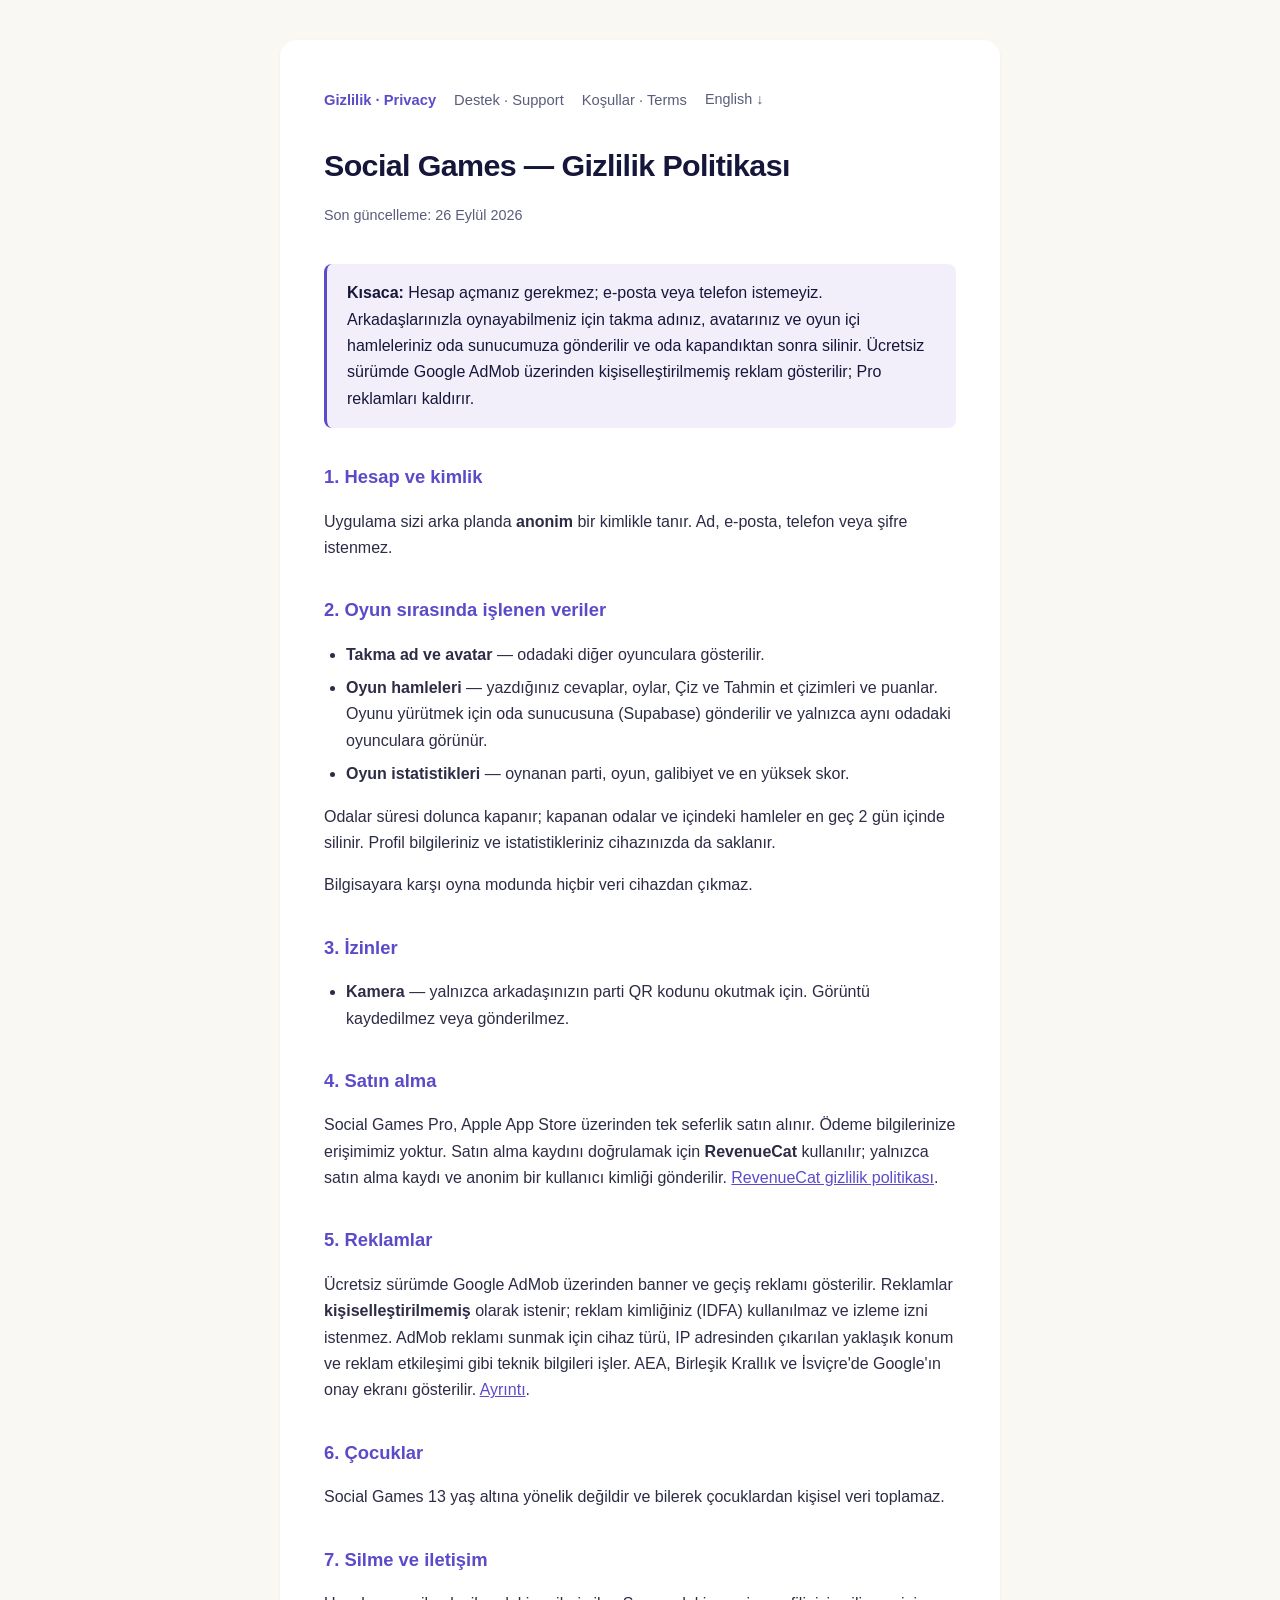
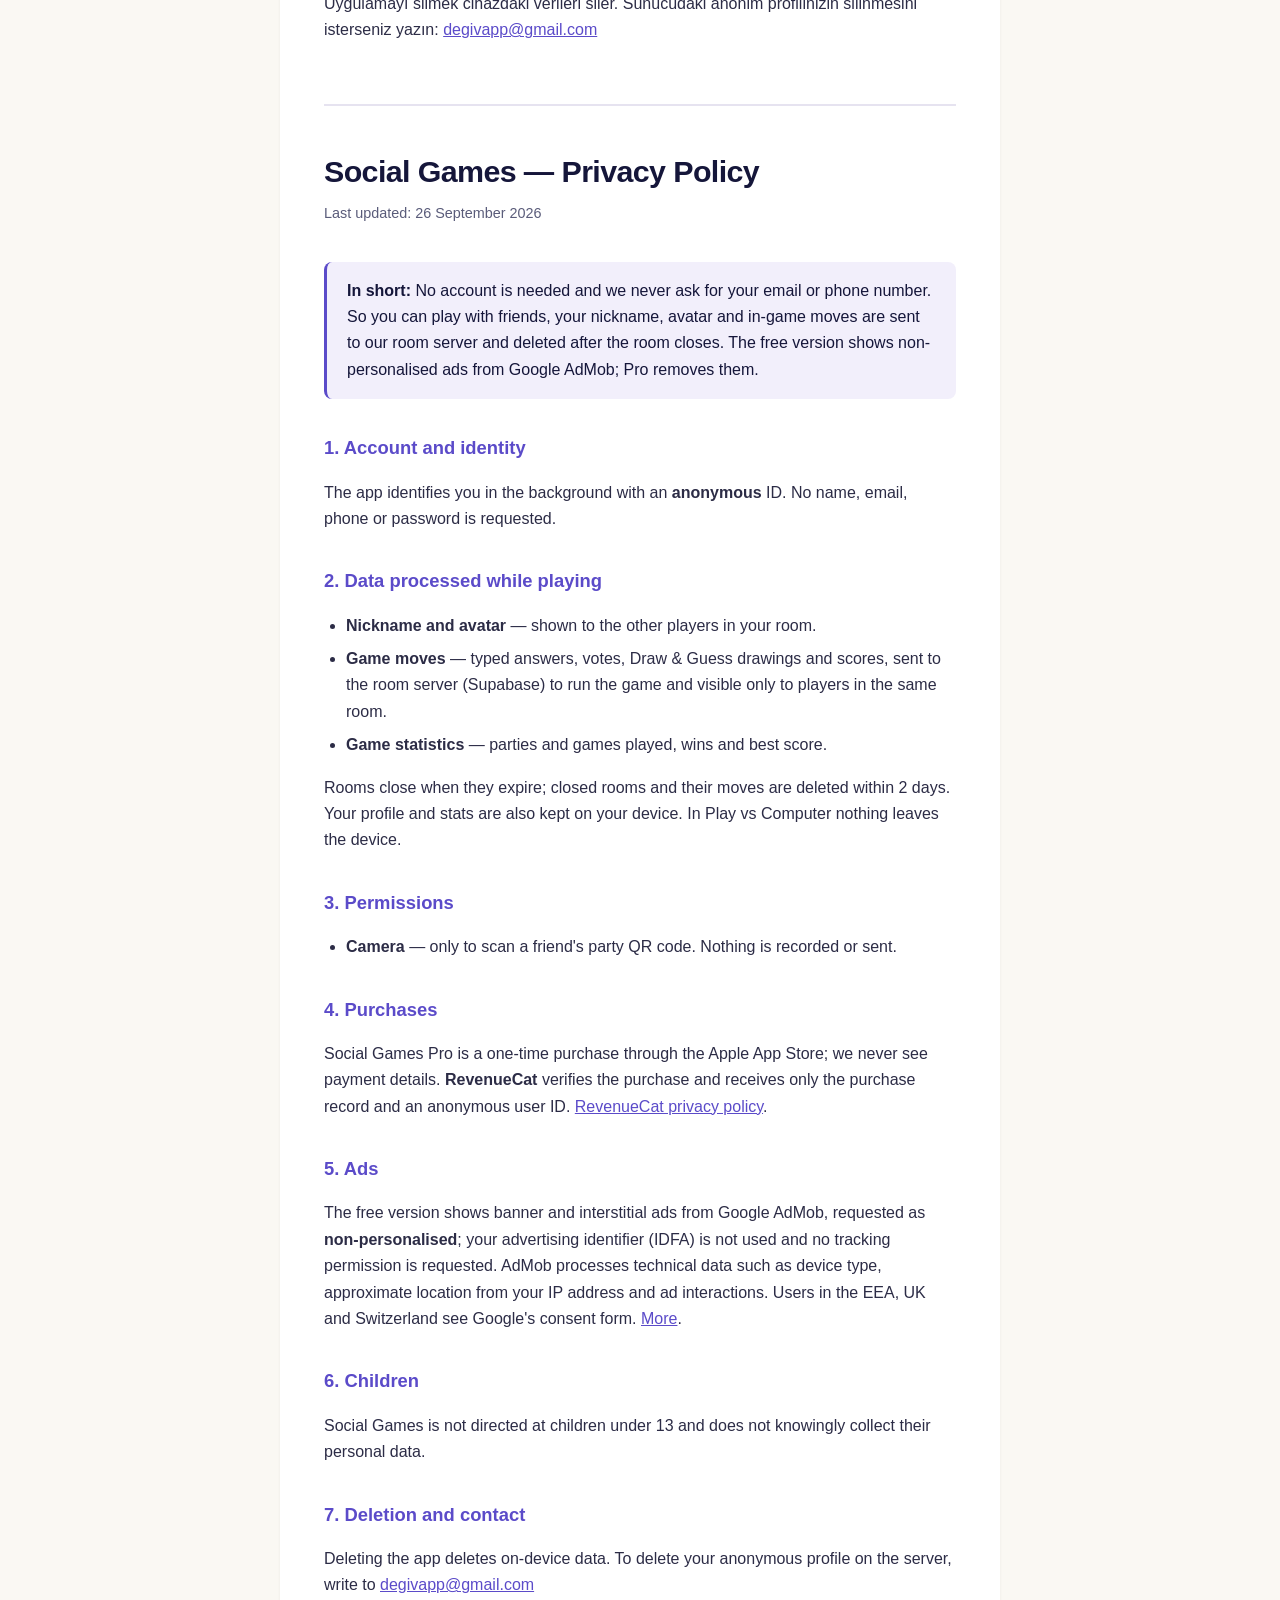
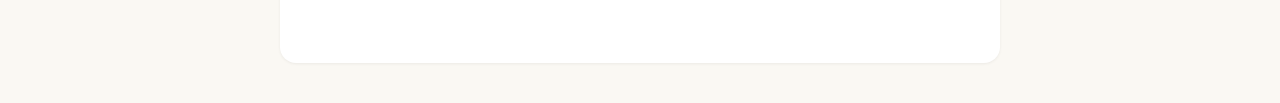
==== index.html @ b28a19bf "Social Games gizlilik, destek ve kullanım koşulları Co-Authored-By: Claude Opus 5.5 <noreply@anthrop" ====
<!DOCTYPE html>
<html lang="tr">
<head>
<meta charset="UTF-8">
<meta name="viewport" content="width=device-width, initial-scale=1">
<title>Social Games — Gizlilik Politikası / Privacy Policy</title>
<link rel="stylesheet" href="style.css">
</head>
<body>
<div class="wrap">
  <nav>
    <a class="on" href="./">Gizlilik · Privacy</a>
    <a href="support.html">Destek · Support</a>
    <a href="terms.html">Koşullar · Terms</a>
    <a class="lang" href="#en">English ↓</a>
  </nav>
  <div class="brand"><h1>Social Games — Gizlilik Politikası</h1></div>
  <div class="date">Son güncelleme: 26 Eylül 2026</div>
  <div class="box"><strong>Kısaca:</strong> Hesap açmanız gerekmez; e-posta veya telefon istemeyiz. Arkadaşlarınızla
    oynayabilmeniz için takma adınız, avatarınız ve oyun içi hamleleriniz oda sunucumuza gönderilir ve oda kapandıktan
    sonra silinir. Ücretsiz sürümde Google AdMob üzerinden kişiselleştirilmemiş reklam gösterilir; Pro reklamları kaldırır.</div>

  <h2>1. Hesap ve kimlik</h2>
  <p>Uygulama sizi arka planda <strong>anonim</strong> bir kimlikle tanır. Ad, e-posta, telefon veya şifre istenmez.</p>

  <h2>2. Oyun sırasında işlenen veriler</h2>
  <ul>
    <li><strong>Takma ad ve avatar</strong> — odadaki diğer oyunculara gösterilir.</li>
    <li><strong>Oyun hamleleri</strong> — yazdığınız cevaplar, oylar, Çiz ve Tahmin et çizimleri ve puanlar. Oyunu
        yürütmek için oda sunucusuna (Supabase) gönderilir ve yalnızca aynı odadaki oyunculara görünür.</li>
    <li><strong>Oyun istatistikleri</strong> — oynanan parti, oyun, galibiyet ve en yüksek skor.</li>
  </ul>
  <p>Odalar süresi dolunca kapanır; kapanan odalar ve içindeki hamleler en geç 2 gün içinde silinir.
     Profil bilgileriniz ve istatistikleriniz cihazınızda da saklanır.</p>
  <p>Bilgisayara karşı oyna modunda hiçbir veri cihazdan çıkmaz.</p>

  <h2>3. İzinler</h2>
  <ul><li><strong>Kamera</strong> — yalnızca arkadaşınızın parti QR kodunu okutmak için. Görüntü kaydedilmez veya gönderilmez.</li></ul>

  <h2>4. Satın alma</h2>
  <p>Social Games Pro, Apple App Store üzerinden tek seferlik satın alınır. Ödeme bilgilerinize erişimimiz yoktur.
     Satın alma kaydını doğrulamak için <strong>RevenueCat</strong> kullanılır; yalnızca satın alma kaydı ve anonim bir
     kullanıcı kimliği gönderilir. <a href="https://www.revenuecat.com/privacy/">RevenueCat gizlilik politikası</a>.</p>

  <h2>5. Reklamlar</h2>
  <p>Ücretsiz sürümde Google AdMob üzerinden banner ve geçiş reklamı gösterilir. Reklamlar
     <strong>kişiselleştirilmemiş</strong> olarak istenir; reklam kimliğiniz (IDFA) kullanılmaz ve izleme izni istenmez.
     AdMob reklamı sunmak için cihaz türü, IP adresinden çıkarılan yaklaşık konum ve reklam etkileşimi gibi teknik
     bilgileri işler. AEA, Birleşik Krallık ve İsviçre'de Google'ın onay ekranı gösterilir.
     <a href="https://policies.google.com/technologies/partner-sites">Ayrıntı</a>.</p>

  <h2>6. Çocuklar</h2>
  <p>Social Games 13 yaş altına yönelik değildir ve bilerek çocuklardan kişisel veri toplamaz.</p>

  <h2>7. Silme ve iletişim</h2>
  <p>Uygulamayı silmek cihazdaki verileri siler. Sunucudaki anonim profilinizin silinmesini isterseniz yazın:
     <a href="mailto:degivapp@gmail.com">degivapp@gmail.com</a></p>

  <div class="en" id="en">
    <h1>Social Games — Privacy Policy</h1>
    <div class="date">Last updated: 26 September 2026</div>
    <div class="box"><strong>In short:</strong> No account is needed and we never ask for your email or phone number. So
      you can play with friends, your nickname, avatar and in-game moves are sent to our room server and deleted after
      the room closes. The free version shows non-personalised ads from Google AdMob; Pro removes them.</div>
    <h2>1. Account and identity</h2>
    <p>The app identifies you in the background with an <strong>anonymous</strong> ID. No name, email, phone or password is requested.</p>
    <h2>2. Data processed while playing</h2>
    <ul>
      <li><strong>Nickname and avatar</strong> — shown to the other players in your room.</li>
      <li><strong>Game moves</strong> — typed answers, votes, Draw &amp; Guess drawings and scores, sent to the room server (Supabase) to run the game and visible only to players in the same room.</li>
      <li><strong>Game statistics</strong> — parties and games played, wins and best score.</li>
    </ul>
    <p>Rooms close when they expire; closed rooms and their moves are deleted within 2 days. Your profile and stats are also kept on your device. In Play vs Computer nothing leaves the device.</p>
    <h2>3. Permissions</h2>
    <ul><li><strong>Camera</strong> — only to scan a friend's party QR code. Nothing is recorded or sent.</li></ul>
    <h2>4. Purchases</h2>
    <p>Social Games Pro is a one-time purchase through the Apple App Store; we never see payment details. <strong>RevenueCat</strong> verifies the purchase and receives only the purchase record and an anonymous user ID. <a href="https://www.revenuecat.com/privacy/">RevenueCat privacy policy</a>.</p>
    <h2>5. Ads</h2>
    <p>The free version shows banner and interstitial ads from Google AdMob, requested as <strong>non-personalised</strong>; your advertising identifier (IDFA) is not used and no tracking permission is requested. AdMob processes technical data such as device type, approximate location from your IP address and ad interactions. Users in the EEA, UK and Switzerland see Google's consent form. <a href="https://policies.google.com/technologies/partner-sites">More</a>.</p>
    <h2>6. Children</h2>
    <p>Social Games is not directed at children under 13 and does not knowingly collect their personal data.</p>
    <h2>7. Deletion and contact</h2>
    <p>Deleting the app deletes on-device data. To delete your anonymous profile on the server, write to <a href="mailto:degivapp@gmail.com">degivapp@gmail.com</a></p>
  </div>
</div>
</body>
</html>
---- style.css ----
:root { --ink:#15163a; --muted:#5a5c7a; --accent:#5b4bc9; --gold:#e3931f; --line:#e6e3f0; --soft:#f2effb; }
* { box-sizing: border-box; }
body {
  margin: 0; padding: 40px 20px;
  font-family: -apple-system, BlinkMacSystemFont, "Segoe UI", Roboto, sans-serif;
  line-height: 1.65; color: var(--ink); background: #faf8f3;
}
.wrap { max-width: 720px; margin: 0 auto; background: #fff; padding: 48px 44px;
        border-radius: 16px; box-shadow: 0 1px 3px rgba(0,0,0,.06); }
nav { display: flex; gap: 18px; flex-wrap: wrap; font-size: .92rem; margin-bottom: 28px; }
nav a { text-decoration: none; color: var(--muted); }
nav a.on { color: var(--accent); font-weight: 600; }
.brand { display: flex; align-items: center; gap: 12px; margin-bottom: 8px; }
.brand svg { flex: none; }
h1 { font-size: 1.9rem; margin: 0 0 6px; letter-spacing: -.02em; }
.date { color: var(--muted); font-size: .9rem; margin-bottom: 36px; }
h2 { font-size: 1.15rem; margin: 34px 0 10px; color: var(--accent); }
h3 { font-size: 1rem; margin: 22px 0 6px; }
p, li { color: #2c2c46; }
ul { padding-left: 22px; }
li { margin-bottom: 7px; }
.box { background: var(--soft); border-left: 3px solid var(--accent); padding: 16px 20px;
       border-radius: 8px; margin: 22px 0; }
a { color: var(--accent); }
.lang { font-size: .9rem; color: var(--muted); }
footer { margin-top: 40px; padding-top: 22px; border-top: 1px solid var(--line);
         color: var(--muted); font-size: .88rem; }
.en { margin-top: 60px; padding-top: 40px; border-top: 2px solid var(--line); }
@media (max-width: 560px) { .wrap { padding: 32px 22px; } h1 { font-size: 1.6rem; } }
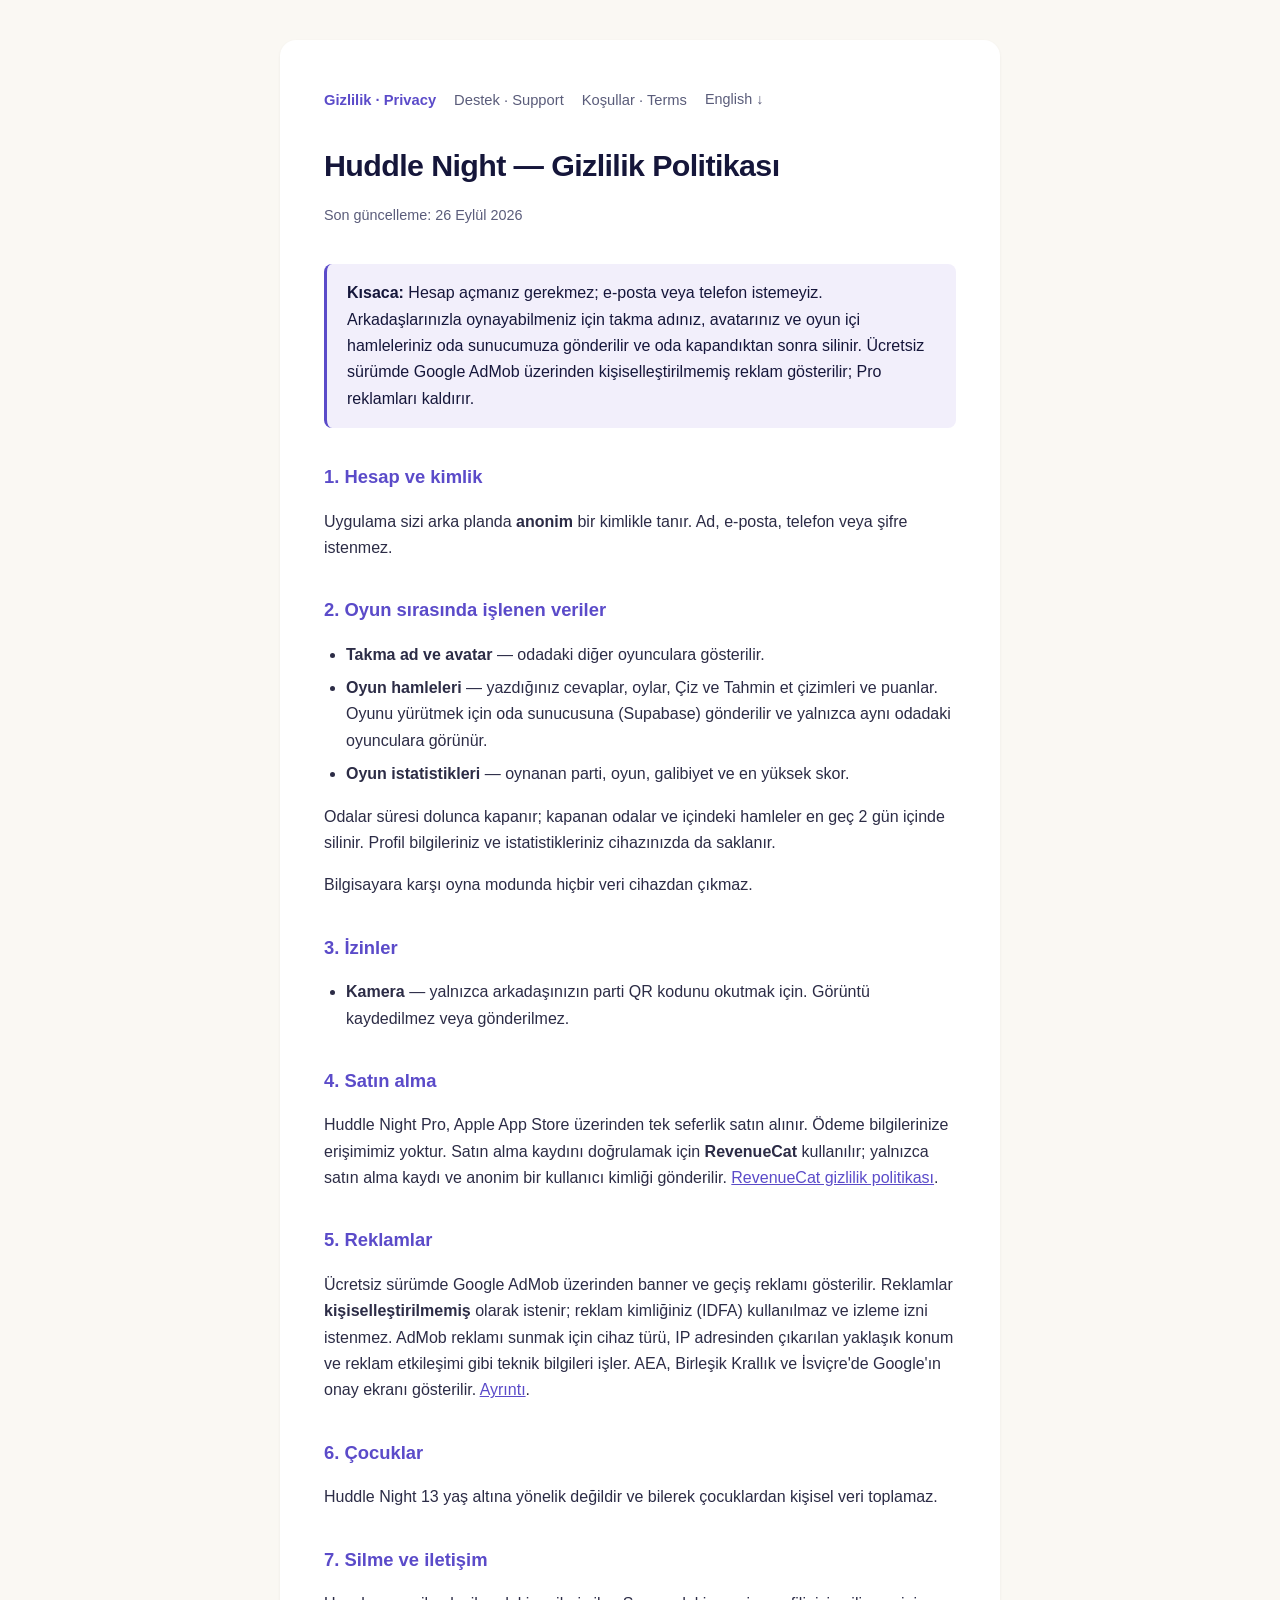
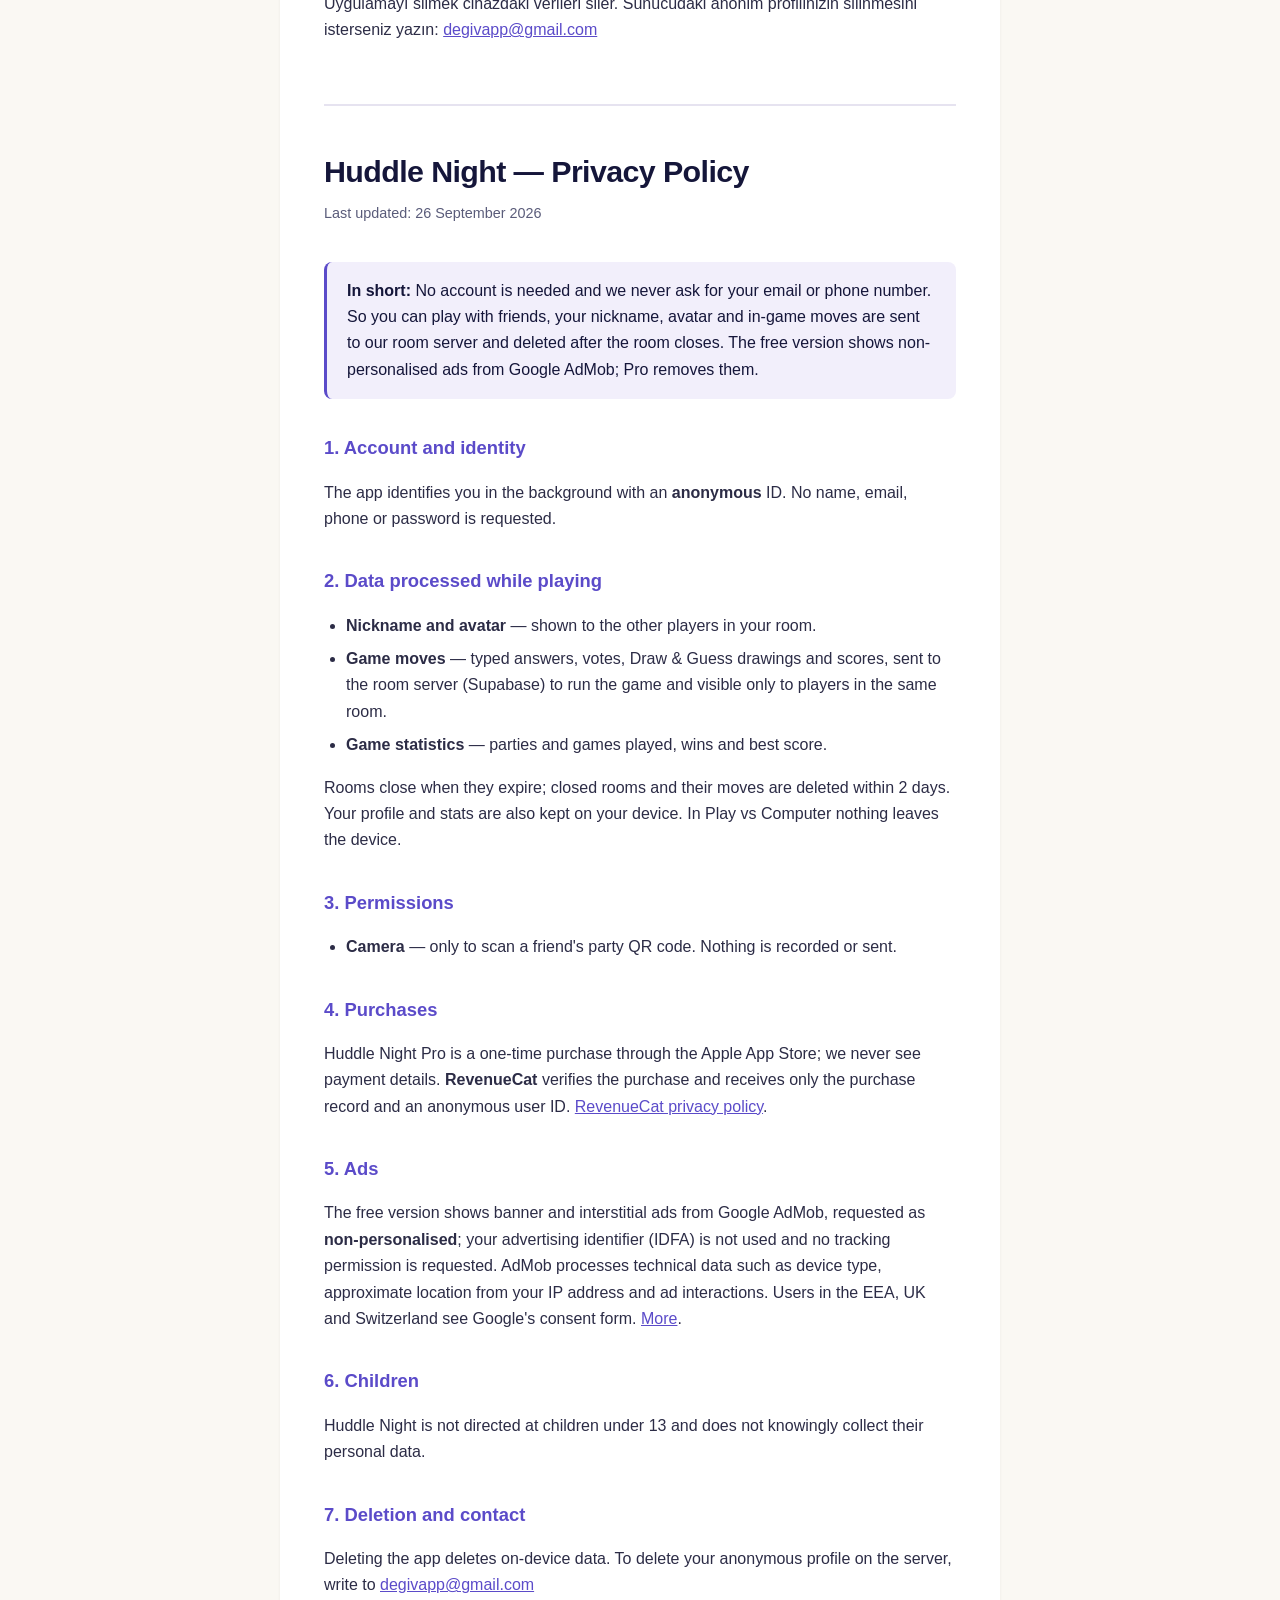
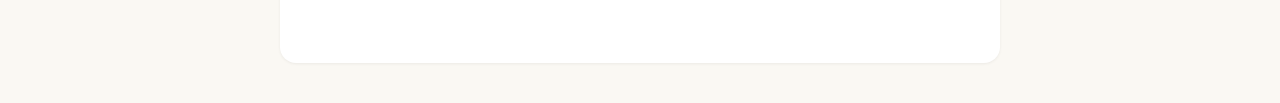
==== commit d7b91aa2: "Uygulama adı Huddle Night oldu Co-Authored-By: Claude Opus 5.5 <noreply@anthropic.com>" ====
--- a/index.html
+++ b/index.html
@@ -3,7 +3,7 @@
 <head>
 <meta charset="UTF-8">
 <meta name="viewport" content="width=device-width, initial-scale=1">
-<title>Social Games — Gizlilik Politikası / Privacy Policy</title>
+<title>Huddle Night — Gizlilik Politikası / Privacy Policy</title>
 <link rel="stylesheet" href="style.css">
 </head>
 <body>
@@ -14,7 +14,7 @@
     <a href="terms.html">Koşullar · Terms</a>
     <a class="lang" href="#en">English ↓</a>
   </nav>
-  <div class="brand"><h1>Social Games — Gizlilik Politikası</h1></div>
+  <div class="brand"><h1>Huddle Night — Gizlilik Politikası</h1></div>
   <div class="date">Son güncelleme: 26 Eylül 2026</div>
   <div class="box"><strong>Kısaca:</strong> Hesap açmanız gerekmez; e-posta veya telefon istemeyiz. Arkadaşlarınızla
     oynayabilmeniz için takma adınız, avatarınız ve oyun içi hamleleriniz oda sunucumuza gönderilir ve oda kapandıktan
@@ -38,7 +38,7 @@
   <ul><li><strong>Kamera</strong> — yalnızca arkadaşınızın parti QR kodunu okutmak için. Görüntü kaydedilmez veya gönderilmez.</li></ul>
 
   <h2>4. Satın alma</h2>
-  <p>Social Games Pro, Apple App Store üzerinden tek seferlik satın alınır. Ödeme bilgilerinize erişimimiz yoktur.
+  <p>Huddle Night Pro, Apple App Store üzerinden tek seferlik satın alınır. Ödeme bilgilerinize erişimimiz yoktur.
      Satın alma kaydını doğrulamak için <strong>RevenueCat</strong> kullanılır; yalnızca satın alma kaydı ve anonim bir
      kullanıcı kimliği gönderilir. <a href="https://www.revenuecat.com/privacy/">RevenueCat gizlilik politikası</a>.</p>
 
@@ -50,14 +50,14 @@
      <a href="https://policies.google.com/technologies/partner-sites">Ayrıntı</a>.</p>
 
   <h2>6. Çocuklar</h2>
-  <p>Social Games 13 yaş altına yönelik değildir ve bilerek çocuklardan kişisel veri toplamaz.</p>
+  <p>Huddle Night 13 yaş altına yönelik değildir ve bilerek çocuklardan kişisel veri toplamaz.</p>
 
   <h2>7. Silme ve iletişim</h2>
   <p>Uygulamayı silmek cihazdaki verileri siler. Sunucudaki anonim profilinizin silinmesini isterseniz yazın:
      <a href="mailto:degivapp@gmail.com">degivapp@gmail.com</a></p>
 
   <div class="en" id="en">
-    <h1>Social Games — Privacy Policy</h1>
+    <h1>Huddle Night — Privacy Policy</h1>
     <div class="date">Last updated: 26 September 2026</div>
     <div class="box"><strong>In short:</strong> No account is needed and we never ask for your email or phone number. So
       you can play with friends, your nickname, avatar and in-game moves are sent to our room server and deleted after
@@ -74,11 +74,11 @@
     <h2>3. Permissions</h2>
     <ul><li><strong>Camera</strong> — only to scan a friend's party QR code. Nothing is recorded or sent.</li></ul>
     <h2>4. Purchases</h2>
-    <p>Social Games Pro is a one-time purchase through the Apple App Store; we never see payment details. <strong>RevenueCat</strong> verifies the purchase and receives only the purchase record and an anonymous user ID. <a href="https://www.revenuecat.com/privacy/">RevenueCat privacy policy</a>.</p>
+    <p>Huddle Night Pro is a one-time purchase through the Apple App Store; we never see payment details. <strong>RevenueCat</strong> verifies the purchase and receives only the purchase record and an anonymous user ID. <a href="https://www.revenuecat.com/privacy/">RevenueCat privacy policy</a>.</p>
     <h2>5. Ads</h2>
     <p>The free version shows banner and interstitial ads from Google AdMob, requested as <strong>non-personalised</strong>; your advertising identifier (IDFA) is not used and no tracking permission is requested. AdMob processes technical data such as device type, approximate location from your IP address and ad interactions. Users in the EEA, UK and Switzerland see Google's consent form. <a href="https://policies.google.com/technologies/partner-sites">More</a>.</p>
     <h2>6. Children</h2>
-    <p>Social Games is not directed at children under 13 and does not knowingly collect their personal data.</p>
+    <p>Huddle Night is not directed at children under 13 and does not knowingly collect their personal data.</p>
     <h2>7. Deletion and contact</h2>
     <p>Deleting the app deletes on-device data. To delete your anonymous profile on the server, write to <a href="mailto:degivapp@gmail.com">degivapp@gmail.com</a></p>
   </div>
